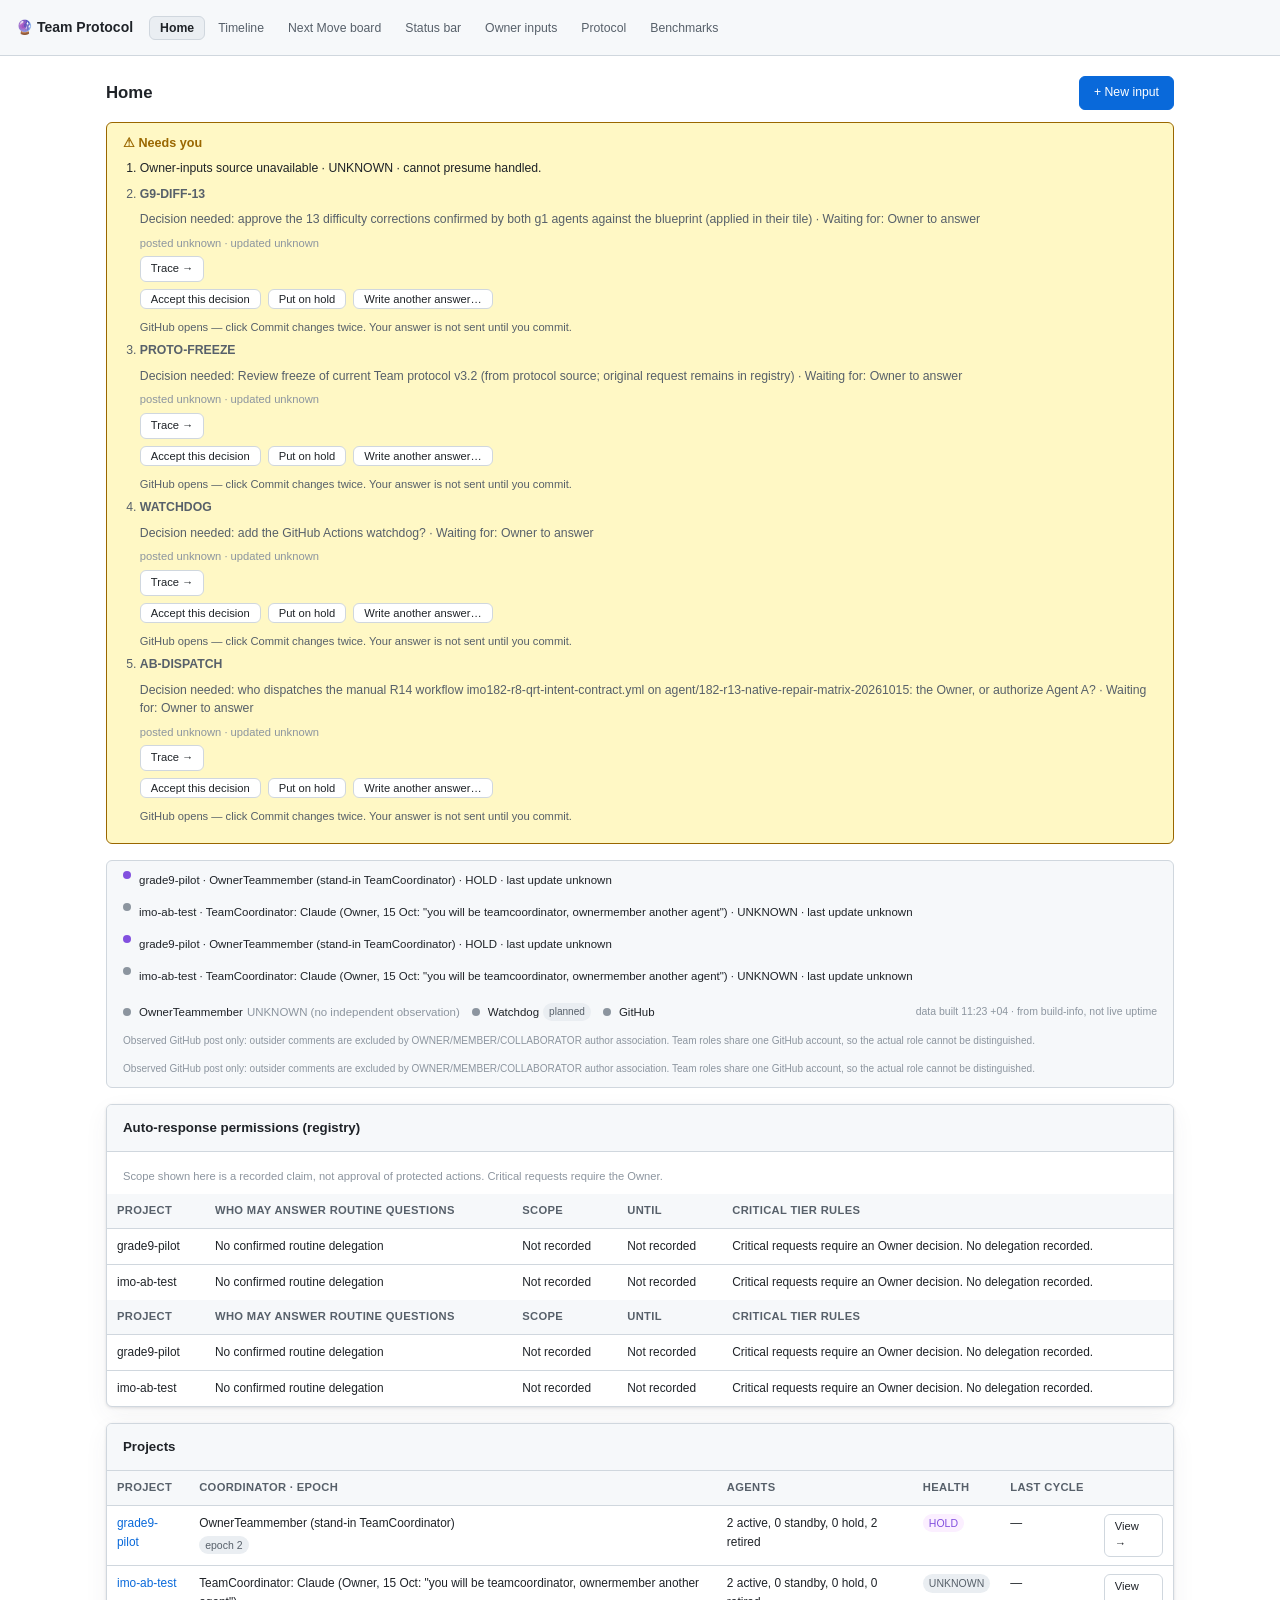
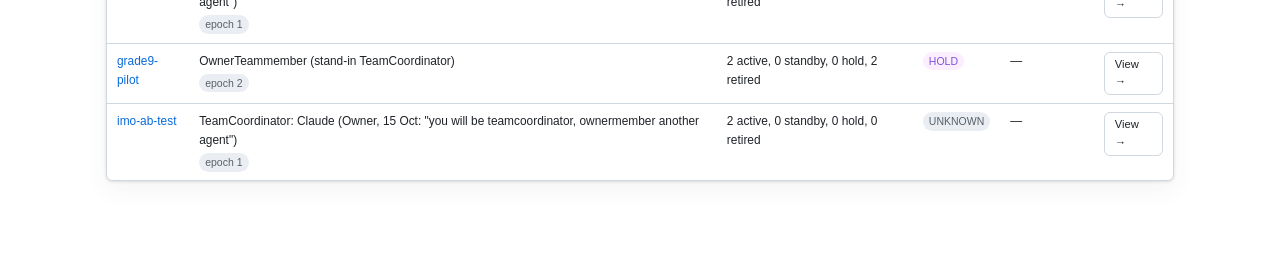
==== site/index.html @ addba64b "feat(wp-l7b): fail-closed control/timers and status-bar UI" ====
<!DOCTYPE html>
<html lang="en">
<head>
  <meta charset="UTF-8">
  <meta name="viewport" content="width=device-width, initial-scale=1.0">
  <title>Team Protocol — Owner Dashboard</title>
  <link rel="stylesheet" href="style.css">
</head>
<body>

<!-- A new release never reloads a draft message without the Owner's click. -->
<div id="site-update-banner" role="status" aria-live="polite" hidden>
  New version available — reload
  <a id="site-update-reload" class="btn btn-small" href="">Reload now</a>
</div>

<!-- ── Benchmark mode banner ──────────────────────────── -->
<div id="benchmark-banner">
  📦 Benchmark mode — frozen snapshot, read-only. Posting disabled.
  <button id="exit-benchmark" style="margin-left:10px;padding:2px 8px;font-size:0.78rem;border-radius:4px;border:1px solid currentColor;background:transparent;cursor:pointer;">
    Exit benchmark
  </button>
</div>

<!-- ── Top navigation ──────────────────────────────────── -->
<nav id="nav" role="navigation" aria-label="Main navigation">
  <span class="brand">🔮 Team Protocol</span>
  <div id="nav-tabs" role="tablist">
    <button class="nav-tab active" data-view="home" role="tab">Home</button>
    <button class="nav-tab" data-view="timeline" role="tab">Timeline</button>
    <button class="nav-tab" data-view="next-moves" role="tab">Next Move board</button>
    <button class="nav-tab" data-view="status-bar" role="tab">Status bar</button>
    <button class="nav-tab" data-view="owner-inputs" role="tab">Owner inputs</button>
    <button class="nav-tab" data-view="protocol" role="tab">Protocol</button>
    <button class="nav-tab" data-view="benchmarks" role="tab">Benchmarks</button>
  </div>
</nav>

<!-- ── Main content area ──────────────────────────────── -->
<main id="app" role="main">
  <div class="loading">
    <span class="spinner"></span> Loading data…
  </div>
</main>

<!-- ── View templates (hidden, cloned by JS) ──────────── -->
<template id="tpl-home">
  <div class="home-header">
    <h1>Home</h1>
    <a id="home-new-input" class="btn btn-primary" href="#owner-inputs">+ New input</a>
  </div>
  <!-- Needs-you list -->
  <div id="needs-you" role="region" aria-label="Needs your attention">
    <h2>⚠ Needs you</h2>
    <ol id="needs-you-list"></ol>
  </div>

  <!-- Liveness strip -->
  <div id="liveness-strip" role="complementary" aria-label="System liveness">
    <div id="live-coordinators" class="live-project-list" aria-label="Coordinator status by project"></div>
    <div class="live-item">
      <span class="dot" id="live-otm"></span>
      <span>OwnerTeammember</span>
      <span id="live-otm-time" style="color:var(--text-3)"></span>
    </div>
    <div class="live-item">
      <span class="dot dot-grey"></span>
      <span>Watchdog</span>
      <span class="badge badge-grey" style="font-size:0.72rem">planned</span>
    </div>
    <div class="live-item">
      <span class="dot dot-grey" id="live-gh"></span>
      <span>GitHub</span>
    </div>
    <div style="margin-left:auto;font-size:0.75rem;color:var(--text-3)" id="data-built-at"></div>
  </div>

  <!-- WP10 registry-scoped delegation snapshot, read-only -->
  <div class="card" id="auto-response-section">
    <div class="card-header"><span class="card-title">Auto-response permissions (registry)</span></div>
    <p class="note auto-response-note">Scope shown here is a recorded claim, not approval of protected actions. Critical requests require the Owner.</p>
    <div id="auto-response-home"></div>
  </div>

  <!-- Projects table -->
  <div class="card">
    <div class="card-header">
      <span class="card-title">Projects</span>
    </div>
    <div class="table-wrap">
      <table>
        <thead>
          <tr>
            <th>Project</th>
            <th>Coordinator · Epoch</th>
            <th>Agents</th>
            <th>Health</th>
            <th>Last cycle</th>
            <th></th>
          </tr>
        </thead>
        <tbody id="projects-tbody"></tbody>
      </table>
    </div>
  </div>
</template>

<template id="tpl-project">
  <div id="view-project">
    <div style="display:flex;align-items:center;gap:12px;margin-bottom:16px;flex-wrap:wrap">
      <button class="btn btn-small" id="back-to-home">← Home</button>
      <h1 id="project-title" style="font-size:1.2rem"></h1>
      <div id="project-hold-badge"></div>
    </div>

    <!-- Workflow card -->
    <div class="workflow-card" id="workflow-card">
      <div class="workflow-owner-words" id="workflow-words"></div>
      <div class="workflow-steps" id="workflow-steps"></div>
      <div class="note" id="workflow-current"></div>
    </div>

    <div id="wp13-project-moves" class="card"></div>
    <div id="wp14-project-controls" class="card"></div>
    <div id="wp12-project-hold"></div>
    <div class="card">
      <div class="card-header"><span class="card-title">Agent reporting lines (read-only)</span></div>
      <div id="wp12-reporting-tree" class="card-body"></div>
    </div>
    <div class="card">
      <div class="card-header"><span class="card-title">v3.6 child progress</span></div>
      <div id="wp12-child-progress" class="card-body"></div>
    </div>
    <div id="wp12-head-status" class="wp12-head-status"></div>
    <div class="card" id="project-auto-response-section">
      <div class="card-header"><span class="card-title">Who can answer routine questions?</span></div>
      <div id="auto-response-project"></div>
    </div>
    <div id="external-project-links" class="external-project-links"></div>

    <!-- Agents table -->
    <div class="card">
      <div class="card-header">
        <span class="card-title">Agents</span>
      </div>
      <div class="table-wrap">
        <table>
          <thead>
            <tr>
              <th>Role · id8</th>
              <th>Gen</th>
              <th>State</th>
              <th>Evidence</th>
              <th>Branch</th>
              <th></th>
            </tr>
          </thead>
          <tbody id="agents-tbody"></tbody>
        </table>
      </div>
    </div>

    <!-- Writer leases -->
    <div class="card" id="leases-card">
      <div class="card-header">
        <span class="card-title">Writer leases</span>
      </div>
      <div id="leases-body"></div>
    </div>

    <!-- Outside writes -->
    <div id="outside-writes-section"></div>

    <!-- Standing Owner decisions (read-only record; superseded entries shown labelled) -->
    <div id="standing-decisions-section" style="margin-top:16px"></div>

    <!-- Open decisions -->
    <div id="open-decisions-section">
      <h2 style="font-size:1rem;margin-bottom:10px">Open Owner decisions</h2>
      <div id="open-decisions-list"></div>
    </div>

    <!-- Post to team -->
    <div style="margin-top:20px">
      <a id="post-btn" class="btn btn-primary" target="_blank" rel="noopener">
        📮 Post to team
      </a>
      <span class="note" style="margin-left:10px">Opens GitHub's new-issue page (requires sign-in)</span>
    </div>
  </div>
</template>

<template id="tpl-agent">
  <div id="view-agent">
    <div style="display:flex;align-items:center;gap:12px;margin-bottom:16px;flex-wrap:wrap">
      <button class="btn btn-small" id="back-to-project">← Project</button>
      <h1 id="agent-title" style="font-size:1.1rem"></h1>
      <div id="agent-badges"></div>
    </div>

    <div id="wp12-agent-hold"></div>
    <div id="wp13-agent-moves" class="card"></div>
    <p id="wp14-agent-request-note" class="note">Next Move draft/approval requests are prepared on the project or board page only. This agent view does not claim, approve or send any Next Move.</p>
    <!-- Grounding / agent action buttons -->
    <div style="display:flex;gap:8px;margin-bottom:16px;flex-wrap:wrap" id="agent-action-buttons">
      <a id="btn-ground" class="btn btn-danger btn-small" target="_blank" rel="noopener">
        ⚡ Ground this agent
      </a>
      <a id="btn-suggest" class="btn btn-small" target="_blank" rel="noopener">
        💡 Suggest action
      </a>
    </div>

    <!-- Evidence chain -->
    <div class="card">
      <div class="card-header">
        <span class="card-title">Evidence chain</span>
        <span id="evidence-count" class="badge badge-blue"></span>
      </div>
      <div class="card-body">
        <p class="note" style="margin-bottom:10px">
          Each row is one TASK EVIDENCE v2 block.
          Labels (CI · READBACK · LOCAL · CLAIM-ONLY) are the agent's own proof grades.
          OwnerTeammember verdicts are shown below each block.
          <strong>This page shows agent claims and verdicts — not acceptance.</strong>
        </p>
        <div id="evidence-chain" class="evidence-chain"></div>
      </div>
    </div>
  </div>
</template>

<template id="tpl-status-bar">
  <section id="view-status-bar">
    <h1>Status bar · source-backed roster</h1>
    <p class="note">Light is independent of COMPLETE. Green requires fresh observed activity, fresh recorded evaluation, execution grant and full selected-roster coverage. Red means blocked; grey denotes project HOLD. This is read-only, not a writer grant.</p>
    <p id="wp16-coverage" role="status">Checking selected roster…</p>
    <label for="wp16-mode">Perspective</label>
    <select id="wp16-mode" aria-label="Status bar perspective">
      <option value="ot">OT · projects</option>
      <option value="tc">TC · agent instances</option>
    </select>
    <div id="wp16-ot" class="card">
      <h2>OT · one row per registered project</h2>
      <div class="table-wrap"><table id="wp16-ot-table">
        <thead><tr><th>Project</th><th>Light</th><th>Complete</th><th>Roster</th><th>Active</th><th>Dependencies</th><th>Reason</th><th>Coordinator · CONTROL</th></tr></thead>
        <tbody id="wp16-ot-rows"></tbody>
      </table></div>
    </div>
    <div id="wp16-tc" class="card" hidden>
      <h2>TC · one row per registered agent instance, including retired and standby</h2>
      <p class="note">Chat links contain only the public 8-character id; they are references, not proof that a private chat is reachable.</p>
      <div class="table-wrap"><table id="wp16-tc-table">
        <thead><tr><th>Project</th><th>Workstream</th><th>Instance</th><th>Chat id8</th><th>Gen</th><th>Light</th><th>Complete</th><th>Work</th><th>Monitoring · last/next</th><th>Execution authority / cycle</th><th>Timer</th><th>Timer · last/next</th><th>Browser · last checked</th><th>Conflicts</th></tr></thead>
        <tbody id="wp16-tc-rows"></tbody>
      </table></div>
    </div>
  </section>
</template>

<template id="tpl-next-moves">
  <section id="view-next-moves">
    <h1>Next Move · read-only board</h1>
    <p class="note">Validated dispatches and evaluator observations. Pilot compose and approval buttons open GitHub's new Owner-input JSON page; no action is recorded until committed and independently validated. No automatic claims or chat sends. VERIFIED is not Owner acceptance.</p>
    <div id="wp13-board"></div>
  </section>
</template>

<template id="tpl-timeline">
  <div id="view-timeline">
    <div style="display:flex;align-items:center;gap:12px;margin-bottom:16px;flex-wrap:wrap">
      <h1 style="font-size:1.1rem">Timeline</h1>
      <span id="tl-reconstructed-note" class="reconstructed-label" style="display:none">
        reconstructed from threads + inbox
      </span>
    </div>

    <!-- Flow strip -->
    <div class="flow-strip" id="flow-strip">
      <span class="flow-actor">Owner</span>
      <span class="flow-arrow">→</span>
      <span class="flow-actor">OwnerTeammember</span>
      <span class="flow-arrow">→ FOR TC →</span>
      <span class="flow-actor">TeamCoordinator</span>
      <span class="flow-arrow">→</span>
      <span class="flow-actor">agent</span>
      <span class="flow-arrow">→</span>
      <span class="flow-actor">evidence thread</span>
      <span class="flow-arrow">→</span>
      <span class="flow-actor">verdict</span>
    </div>

    <!-- Filters -->
    <div class="tl-filters">
      <select id="tl-project-filter">
        <option value="">All projects</option>
      </select>
      <select id="tl-actor-filter">
        <option value="">All actors</option>
      </select>
      <select id="tl-type-filter">
        <option value="">All event types</option>
        <option value="TASK_EVIDENCE">TASK EVIDENCE</option>
        <option value="VERDICT">Verdict</option>
        <option value="COORDINATOR_EVIDENCE">Coordinator Evidence</option>
        <option value="FOR_TC">FOR TeamCoordinator</option>
        <option value="CONTROL_EPOCH">Control epoch</option>
        <option value="OWNER_DECISION">Owner decision</option>
        <option value="OUTSIDE_WRITE">Outside write</option>
      </select>
      <input type="text" id="tl-text-filter" placeholder="Filter text…" style="flex:1;min-width:120px">
    </div>

    <div class="timeline" id="timeline-events"></div>
    <div id="tl-raw-panel" style="margin-top:12px;display:none">
      <div class="raw-panel" id="tl-raw-text"></div>
    </div>
  </div>
</template>

<template id="tpl-decision-card">
  <div id="view-decision">
    <div style="display:flex;align-items:center;gap:12px;margin-bottom:16px;flex-wrap:wrap">
      <button class="btn btn-small" id="back-from-decision">← Project</button>
      <h1 style="font-size:1.1rem">Decision card</h1>
    </div>
    <div class="decision-card" id="decision-card-main">
      <div class="decision-card-header">
        <span class="decision-card-id" id="dc-id"></span>
        <span class="decision-card-ask" id="dc-ask"></span>
      </div>
      <div class="decision-card-body">
        <div id="dc-links" style="margin-bottom:12px"></div>
        <div id="dc-open-items" style="margin-bottom:12px"></div>
        <div style="display:flex;gap:8px;flex-wrap:wrap">
          <a id="dc-answer-btn" class="btn btn-small btn-backup" target="_blank" rel="noopener">
            ✍️ Answer this decision
          </a>
        </div>
        <p class="note" style="margin-top:8px">
          Opens GitHub's new-issue page prefilled with type DECISION.
        </p>
      </div>
    </div>
  </div>
</template>

<template id="tpl-owner-inputs">
  <div id="view-owner-inputs">
    <div style="display:flex;align-items:center;gap:16px;margin-bottom:16px;flex-wrap:wrap;justify-content:space-between">
      <h1 style="font-size:1.1rem">Owner inputs</h1>
      <a id="new-input-btn" class="btn btn-small btn-backup" target="_blank" rel="noopener">
        GitHub issue (backup)
      </a>
    </div>
    <div class="card owner-json-card">
      <div class="card-header"><span class="card-title">Send a request (no issue needed)</span></div>
      <form id="oi-json-form" class="owner-json-form">
        <label>Project <select id="oi-json-project" required></select></label>
        <label>For whom? <input id="oi-json-target" type="text" maxlength="160" required placeholder="TeamCoordinator" /></label>
        <label>Kind of request
          <select id="oi-json-type" required>
            <option value="INFO">Information</option>
            <option value="QUESTION">Question</option>
            <option value="DECISION">Decision</option>
            <option value="FEEDBACK">Feedback</option>
          </select>
        </label>
        <label>Your message <textarea id="oi-json-text" maxlength="1500" rows="4" required></textarea></label>
        <label>Replaces a previous request? (optional) <input id="oi-json-replaces" type="text" placeholder="OI-YYYYMMDD-HHMMSS-abcd" /></label>
        <button id="oi-json-post" class="btn btn-primary" type="submit">Post → Review on GitHub</button>
        <p id="oi-json-result" role="status" aria-live="polite"></p>
      </form>
      <p class="note">This only opens a prefilled JSON file on GitHub. Sign in and click Commit changes to send it. No token, no automatic posting, and no issue is created. The GitHub issue button is a backup.</p>
    </div>
    <div class="card">
      <div class="card-header">
        <span class="card-title">All Owner inputs</span>
        <span id="oi-count" class="badge badge-blue"></span>
      </div>
      <div id="oi-list"></div>
    </div>
    <div id="oi-outsider-panel" class="card" style="display:none;margin-top:16px">
      <div class="card-header">
        <span class="card-title">Unverified outsider submissions · not Owner inputs</span>
        <span id="oi-outsider-count" class="badge badge-grey"></span>
      </div>
      <div id="oi-outsider-list"></div>
    </div>
  </div>
</template>

<template id="tpl-trace">
  <div id="view-trace">
    <div class="trace-top">
      <a id="trace-back" class="btn btn-small" href="#owner-inputs">← Owner inputs</a>
      <h1 id="trace-title">Follow this request</h1>
      <span id="trace-status"></span>
    </div>
    <p id="trace-subtitle" class="trace-subtitle"></p>
    <div class="card trace-card">
      <div class="card-header">
        <span class="card-title">What happened to this request?</span>
      </div>
      <ol id="trace-steps" class="trace-steps"></ol>
      <p id="trace-explanation" class="trace-explanation">Why this status: no records loaded.</p>
      <p id="trace-disclaimer" class="note"></p>
    </div>
  </div>
</template>

<template id="tpl-protocol">
  <div id="view-protocol">
    <h1 id="protocol-label" style="font-size:1.2rem;margin-bottom:12px">Protocol · loading source label</h1>
    <div class="protocol-toc" id="protocol-toc">
      <h3>Table of contents</h3>
      <ul id="toc-list"></ul>
    </div>
    <div class="md-content" id="protocol-md"></div>
  </div>
</template>

<template id="tpl-benchmarks">
  <div id="view-benchmarks">
    <h1 style="font-size:1.2rem;margin-bottom:8px">Benchmarks</h1>
    <p style="font-size:0.875rem;color:var(--text-2);margin-bottom:16px">
      Frozen snapshots from 15 Oct 2026. Posting is disabled in benchmark mode.
      Switch a benchmark to see all views populated from that snapshot.
    </p>
    <div class="card" id="benchmarks-list-card">
      <div class="card-header"><span class="card-title">Available snapshots</span></div>
      <div id="benchmarks-list"></div>
    </div>
  </div>
</template>

<!-- ── JavaScript app ──────────────────────────────────── -->
<script src="app.js"></script>
</body>
</html>
---- site/style.css ----
/* =========================================================
   Team Protocol Landing Page — style.css
   Light + dark, responsive from 390 px width.
   No external dependencies.
   ========================================================= */

/* ── Variables ─────────────────────────────────────────── */
:root {
  --bg: #ffffff;
  --bg-2: #f6f8fa;
  --bg-3: #eaeef2;
  --border: #d0d7de;
  --text: #1f2328;
  --text-2: #57606a;
  --text-3: #8c959f;
  --accent: #0969da;
  --accent-bg: #ddf4ff;
  --danger: #cf222e;
  --danger-bg: #fff0ee;
  --warn: #9a6700;
  --warn-bg: #fff8c5;
  --success: #1a7f37;
  --success-bg: #dafbe1;
  --hold: #8250df;
  --hold-bg: #fbefff;
  --font-mono: 'Consolas', 'SFMono-Regular', 'Liberation Mono', monospace;
  --font-sans: -apple-system, BlinkMacSystemFont, 'Segoe UI', Helvetica, Arial, sans-serif;
  --radius: 6px;
  --shadow: 0 1px 3px rgba(31,35,40,0.12), 0 8px 24px rgba(66,74,83,0.06);
  --nav-h: 56px;
}

@media (prefers-color-scheme: dark) {
  :root {
    --bg: #0d1117;
    --bg-2: #161b22;
    --bg-3: #21262d;
    --border: #30363d;
    --text: #e6edf3;
    --text-2: #8b949e;
    --text-3: #6e7681;
    --accent: #58a6ff;
    --accent-bg: #0c2d6b;
    --danger: #f85149;
    --danger-bg: #490202;
    --warn: #e3b341;
    --warn-bg: #2d1f03;
    --success: #3fb950;
    --success-bg: #0a2e12;
    --hold: #d2a8ff;
    --hold-bg: #1f0a3e;
  }
}

/* ── Reset ─────────────────────────────────────────────── */
*, *::before, *::after { box-sizing: border-box; margin: 0; padding: 0; }
html { font-size: 14px; scroll-behavior: smooth; }
body {
  font-family: var(--font-sans);
  background: var(--bg);
  color: var(--text);
  line-height: 1.6;
  min-height: 100vh;
}
a { color: var(--accent); text-decoration: none; }
a:hover { text-decoration: underline; }
code, pre { font-family: var(--font-mono); font-size: 0.85em; }
pre { white-space: pre-wrap; word-break: break-word; }
button { cursor: pointer; font-family: inherit; }
ul, ol { padding-left: 1.2em; }
h1, h2, h3, h4 { line-height: 1.3; }

/* ── Top nav ───────────────────────────────────────────── */
#nav {
  position: sticky;
  top: 0;
  z-index: 100;
  height: var(--nav-h);
  background: var(--bg-2);
  border-bottom: 1px solid var(--border);
  display: flex;
  align-items: center;
  padding: 0 16px;
  gap: 8px;
}
#nav .brand {
  font-weight: 600;
  font-size: 1rem;
  color: var(--text);
  margin-right: 8px;
  white-space: nowrap;
}
#nav-tabs {
  display: flex;
  gap: 2px;
  flex-wrap: wrap;
  flex: 1;
}
.nav-tab {
  padding: 4px 10px;
  border-radius: var(--radius);
  border: 1px solid transparent;
  background: transparent;
  color: var(--text-2);
  font-size: 0.875rem;
  transition: background 0.1s;
}
.nav-tab:hover, .nav-tab.active {
  background: var(--bg-3);
  color: var(--text);
  border-color: var(--border);
}
.nav-tab.active { font-weight: 600; }

#benchmark-banner {
  display: none;
  background: var(--warn-bg);
  color: var(--warn);
  border-bottom: 1px solid var(--warn);
  padding: 6px 16px;
  font-size: 0.8rem;
  font-weight: 500;
  text-align: center;
}
#benchmark-banner.visible { display: block; }

/* ── Layout ────────────────────────────────────────────── */
#app {
  max-width: 1100px;
  margin: 0 auto;
  padding: 20px 16px 60px;
}

/* ── Cards ─────────────────────────────────────────────── */
.card {
  background: var(--bg);
  border: 1px solid var(--border);
  border-radius: var(--radius);
  box-shadow: var(--shadow);
  overflow: hidden;
  margin-bottom: 16px;
}
.card-header {
  padding: 12px 16px;
  background: var(--bg-2);
  border-bottom: 1px solid var(--border);
  display: flex;
  align-items: center;
  gap: 8px;
  flex-wrap: wrap;
}
.card-title {
  font-weight: 600;
  font-size: 0.95rem;
  flex: 1;
}
.card-body { padding: 16px; }
.card-body + .card-body { border-top: 1px solid var(--border); }

/* ── Tables ────────────────────────────────────────────── */
.table-wrap { overflow-x: auto; }
table {
  width: 100%;
  border-collapse: collapse;
  font-size: 0.85rem;
}
th, td {
  text-align: left;
  padding: 8px 10px;
  border-bottom: 1px solid var(--border);
  vertical-align: top;
}
th {
  background: var(--bg-2);
  font-weight: 600;
  white-space: nowrap;
  color: var(--text-2);
  font-size: 0.8rem;
  text-transform: uppercase;
  letter-spacing: 0.03em;
}
tr:last-child td { border-bottom: none; }
tr:hover td { background: var(--bg-2); }

/* ── Badges ────────────────────────────────────────────── */
.badge {
  display: inline-flex;
  align-items: center;
  padding: 1px 6px;
  border-radius: 20px;
  font-size: 0.75rem;
  font-weight: 500;
  white-space: nowrap;
}
.badge-green { background: var(--success-bg); color: var(--success); }
.badge-red { background: var(--danger-bg); color: var(--danger); }
.badge-yellow { background: var(--warn-bg); color: var(--warn); }
.badge-blue { background: var(--accent-bg); color: var(--accent); }
.badge-purple { background: var(--hold-bg); color: var(--hold); }
.badge-grey { background: var(--bg-3); color: var(--text-2); }

/* ── Status indicators ─────────────────────────────────── */
.dot {
  display: inline-block;
  width: 8px;
  height: 8px;
  border-radius: 50%;
  margin-right: 4px;
}
.dot-green { background: var(--success); }
.dot-red { background: var(--danger); }
.dot-yellow { background: #d29922; }
.dot-grey { background: var(--text-3); }
.dot-purple { background: var(--hold); }

/* ── Liveness strip ────────────────────────────────────── */
#liveness-strip {
  display: flex;
  gap: 12px;
  flex-wrap: wrap;
  padding: 10px 16px;
  background: var(--bg-2);
  border: 1px solid var(--border);
  border-radius: var(--radius);
  margin-bottom: 16px;
  font-size: 0.82rem;
}
.live-item { display: flex; align-items: center; gap: 4px; }

/* ── Needs-you list ────────────────────────────────────── */
#needs-you {
  background: var(--warn-bg);
  border: 1px solid var(--warn);
  border-radius: var(--radius);
  padding: 12px 16px;
  margin-bottom: 16px;
}
#needs-you h2 { font-size: 0.9rem; color: var(--warn); margin-bottom: 8px; }
#needs-you ol { margin: 0; }
#needs-you li { margin-bottom: 6px; font-size: 0.875rem; }
#needs-you.empty { display: none; }

/* ── Workflow card ─────────────────────────────────────── */
.workflow-card {
  background: var(--bg-2);
  border: 1px solid var(--border);
  border-radius: var(--radius);
  padding: 14px 16px;
  margin-bottom: 16px;
}
.workflow-owner-words {
  font-style: italic;
  color: var(--text-2);
  margin-bottom: 10px;
  font-size: 0.9rem;
}
.workflow-steps {
  display: flex;
  flex-direction: column;
  gap: 4px;
  counter-reset: step;
}
.workflow-step {
  display: flex;
  align-items: flex-start;
  gap: 8px;
  font-size: 0.85rem;
}
.workflow-step::before {
  counter-increment: step;
  content: counter(step) ".";
  font-weight: 600;
  color: var(--text-3);
  min-width: 16px;
  padding-top: 1px;
}
.workflow-step.current { color: var(--accent); font-weight: 500; }

/* ── Evidence chain ────────────────────────────────────── */
.evidence-chain { display: flex; flex-direction: column; gap: 8px; }
.evidence-row {
  border: 1px solid var(--border);
  border-radius: var(--radius);
  overflow: hidden;
  transition: box-shadow 0.15s;
}
.evidence-row-header {
  display: flex;
  align-items: center;
  gap: 10px;
  padding: 10px 12px;
  cursor: pointer;
  background: var(--bg-2);
  flex-wrap: wrap;
}
.evidence-row-header:hover { background: var(--bg-3); }
.evidence-seq {
  font-family: var(--font-mono);
  font-size: 0.8rem;
  color: var(--text-3);
  min-width: 24px;
}
.evidence-task { flex: 1; font-size: 0.875rem; font-weight: 500; }
.evidence-ts { font-size: 0.78rem; color: var(--text-3); white-space: nowrap; }
.evidence-expand-icon { color: var(--text-3); font-size: 0.8rem; }
.evidence-detail {
  display: none;
  padding: 12px 16px;
  background: var(--bg);
  border-top: 1px solid var(--border);
  font-size: 0.82rem;
}
.evidence-detail.open { display: block; }
.evidence-detail pre {
  background: var(--bg-2);
  border: 1px solid var(--border);
  border-radius: var(--radius);
  padding: 10px;
  max-height: 400px;
  overflow-y: auto;
  margin-top: 8px;
}
.verdict-row {
  padding: 8px 12px;
  font-size: 0.82rem;
  border-top: 1px solid var(--border);
  background: var(--bg);
}
.verdict-aligned { color: var(--success); }
.verdict-corrected { color: var(--warn); }
.verdict-escalate { color: var(--danger); }

/* ── Timeline ──────────────────────────────────────────── */
.timeline { display: flex; flex-direction: column; gap: 2px; }
.tl-event {
  display: flex;
  align-items: flex-start;
  gap: 10px;
  padding: 6px 10px;
  border-radius: var(--radius);
  font-size: 0.82rem;
  cursor: pointer;
}
.tl-event:hover { background: var(--bg-2); }
.tl-event.reconstructed { opacity: 0.85; }
.tl-ts {
  font-family: var(--font-mono);
  color: var(--text-3);
  white-space: nowrap;
  min-width: 130px;
  font-size: 0.78rem;
  padding-top: 2px;
}
.tl-actor { color: var(--accent); min-width: 120px; font-weight: 500; }
.tl-text { flex: 1; color: var(--text-2); }
.tl-badge { margin-left: 6px; }

.tl-filters {
  display: flex;
  gap: 8px;
  flex-wrap: wrap;
  margin-bottom: 12px;
}
.tl-filters select, .tl-filters input {
  padding: 4px 8px;
  border: 1px solid var(--border);
  border-radius: var(--radius);
  background: var(--bg);
  color: var(--text);
  font-size: 0.82rem;
}

/* ── Decision cards ────────────────────────────────────── */
.decision-card {
  border: 1px solid var(--warn);
  border-radius: var(--radius);
  overflow: hidden;
  margin-bottom: 12px;
}
.decision-card-header {
  background: var(--warn-bg);
  padding: 10px 14px;
  display: flex;
  align-items: center;
  gap: 10px;
  flex-wrap: wrap;
}
.decision-card-id { font-family: var(--font-mono); font-size: 0.8rem; }
.decision-card-ask { flex: 1; font-weight: 500; font-size: 0.875rem; }
.decision-card-body { padding: 12px 14px; font-size: 0.85rem; }

/* ── Buttons ───────────────────────────────────────────── */
.btn {
  display: inline-flex;
  align-items: center;
  gap: 6px;
  padding: 6px 14px;
  border-radius: var(--radius);
  border: 1px solid var(--border);
  background: var(--bg);
  color: var(--text);
  font-size: 0.875rem;
  font-weight: 500;
  transition: background 0.1s, border-color 0.1s;
  text-decoration: none;
}
.btn:hover { background: var(--bg-3); text-decoration: none; }
.btn-primary {
  background: var(--accent);
  border-color: var(--accent);
  color: #ffffff;
}
.btn-primary:hover { opacity: 0.9; background: var(--accent); }
.btn-danger {
  border-color: var(--danger);
  color: var(--danger);
}
.btn-danger:hover { background: var(--danger-bg); }
.btn-small { padding: 3px 10px; font-size: 0.8rem; }
/* An issue form is only a fallback to the commit-backed Owner request flow. */
.btn-backup { color: var(--text-3); background: var(--bg-2); border-style: dashed; font-weight: 400; }

/* ── Owner inputs list ─────────────────────────────────── */
.oi-row {
  display: flex;
  align-items: center;
  gap: 10px;
  padding: 10px 14px;
  border-bottom: 1px solid var(--border);
  flex-wrap: wrap;
}
.oi-row:last-child { border-bottom: none; }
.oi-state { min-width: 90px; }
.oi-type { font-family: var(--font-mono); font-size: 0.78rem; }
.oi-text { flex: 1; font-size: 0.875rem; }
.oi-ts { font-size: 0.78rem; color: var(--text-3); white-space: nowrap; }

/* ── Protocol view ─────────────────────────────────────── */
#view-protocol .md-content h1 { font-size: 1.4rem; margin-bottom: 12px; }
#view-protocol .md-content h2 { font-size: 1.1rem; margin: 20px 0 8px; border-bottom: 1px solid var(--border); padding-bottom: 4px; }
#view-protocol .md-content h3 { font-size: 1rem; margin: 16px 0 6px; }
#view-protocol .md-content p { margin-bottom: 10px; }
#view-protocol .md-content table { margin: 12px 0; }
#view-protocol .md-content pre { margin: 10px 0; }
#view-protocol .md-content code { background: var(--bg-3); padding: 1px 4px; border-radius: 3px; }
#view-protocol .md-content ul, #view-protocol .md-content ol { margin-bottom: 10px; }
#view-protocol .md-content blockquote {
  border-left: 3px solid var(--border);
  margin: 8px 0;
  padding: 4px 12px;
  color: var(--text-2);
}
.protocol-toc {
  background: var(--bg-2);
  border: 1px solid var(--border);
  border-radius: var(--radius);
  padding: 12px 16px;
  margin-bottom: 20px;
  font-size: 0.85rem;
}
.protocol-toc h3 { margin-bottom: 8px; }
.protocol-toc a { color: var(--accent); }

/* ── Lease / outside-write flags ──────────────────────── */
.lease-row {
  padding: 8px 12px;
  border-bottom: 1px solid var(--border);
  font-size: 0.82rem;
}
.lease-row:last-child { border-bottom: none; }
.outside-write-flag {
  background: var(--danger-bg);
  border: 1px solid var(--danger);
  border-radius: var(--radius);
  padding: 8px 12px;
  font-size: 0.82rem;
  margin-bottom: 8px;
  color: var(--danger);
}

/* ── Raw text panel ────────────────────────────────────── */
.raw-panel {
  background: var(--bg-2);
  border: 1px solid var(--border);
  border-radius: var(--radius);
  padding: 12px;
  font-family: var(--font-mono);
  font-size: 0.78rem;
  max-height: 300px;
  overflow-y: auto;
  white-space: pre-wrap;
  word-break: break-word;
}

/* ── Empty state ───────────────────────────────────────── */
.empty-state {
  text-align: center;
  color: var(--text-3);
  padding: 40px 16px;
  font-size: 0.9rem;
}

/* ── Loading ───────────────────────────────────────────── */
.loading {
  text-align: center;
  color: var(--text-3);
  padding: 40px 16px;
  font-size: 0.875rem;
}
.spinner {
  display: inline-block;
  width: 16px;
  height: 16px;
  border: 2px solid var(--border);
  border-top-color: var(--accent);
  border-radius: 50%;
  animation: spin 0.7s linear infinite;
  vertical-align: middle;
  margin-right: 6px;
}
@keyframes spin { to { transform: rotate(360deg); } }

/* ── Reconstructed label ───────────────────────────────── */
.reconstructed-label {
  font-size: 0.72rem;
  background: var(--warn-bg);
  color: var(--warn);
  border-radius: 3px;
  padding: 1px 5px;
  vertical-align: middle;
}

/* ── Inline note ───────────────────────────────────────── */
.note {
  font-size: 0.8rem;
  color: var(--text-3);
  margin-top: 6px;
}

/* ── Flow strip ────────────────────────────────────────── */
.flow-strip {
  display: flex;
  align-items: center;
  gap: 4px;
  flex-wrap: wrap;
  padding: 10px 14px;
  background: var(--bg-2);
  border: 1px solid var(--border);
  border-radius: var(--radius);
  margin-bottom: 12px;
  font-size: 0.8rem;
}
.flow-actor {
  padding: 3px 10px;
  border-radius: 20px;
  border: 1px solid var(--border);
  background: var(--bg);
  font-weight: 500;
}
.flow-arrow { color: var(--text-3); }

/* ── Responsive ────────────────────────────────────────── */
@media (max-width: 600px) {
  #nav { padding: 0 10px; gap: 4px; }
  #app { padding: 12px 10px 60px; }
  .tl-ts { min-width: 80px; font-size: 0.72rem; }
  .tl-actor { min-width: 80px; font-size: 0.78rem; }
  .card-body { padding: 10px; }
  .btn { padding: 5px 10px; font-size: 0.8rem; }
}

/* ── Claim labelling note ──────────────────────────────── */
.claim-note {
  font-size: 0.75rem;
  color: var(--text-3);
  border: 1px solid var(--border);
  border-radius: var(--radius);
  padding: 4px 8px;
  display: inline-block;
  margin-top: 4px;
}


/* WP2: readable evidence and attention states at 390 px in both themes. */
.oi-row { min-width: 0; gap: 8px; }
.oi-text { min-width: 0; overflow-wrap: anywhere; flex-basis: 210px; }
.oi-receipt, .oi-pending, .oi-issue-link { display: inline-block; margin: 5px 8px 0 0; font-size: 0.8rem; }
.oi-pending, .needs-pending { color: var(--text-2); }
.oi-text .badge, .needs-input .badge { margin: 2px 5px 2px 0; white-space: normal; }
#needs-you li { overflow-wrap: anywhere; }
#liveness-strip .live-item { min-width: 0; flex-wrap: wrap; }
#data-built-at { overflow-wrap: anywhere; }
@media (max-width: 600px) {
  #nav { height: auto; min-height: var(--nav-h); flex-wrap: wrap; padding: 6px 10px; }
  #nav-tabs { width: 100%; flex-basis: 100%; }
  .nav-tab { padding: 4px 6px; }
  .oi-row { align-items: flex-start; }
  .oi-state { min-width: 0; }
}


/* WP6: a request's path through the team, with no invented milestones. */
.live-project-list { display: flex; flex-direction: column; gap: 8px; flex: 1 1 100%; }
.coordinator-by-project { min-height: 24px; align-items: flex-start; }
.needs-plain { color: var(--text-2); margin: 6px 0; line-height: 1.5; overflow-wrap: anywhere; }
.needs-input .btn { margin: 2px 7px 2px 0; }
.trace-top { display: flex; gap: 12px; align-items: center; flex-wrap: wrap; margin-bottom: 12px; }
.trace-top h1 { font-size: 1.15rem; }
.trace-subtitle { font-size: 0.95rem; color: var(--text-2); margin: 10px 0 16px; overflow-wrap: anywhere; }
.trace-card { padding-bottom: 14px; }
.trace-steps { list-style: none; margin: 12px 18px 8px; padding: 0; }
.trace-step { display: flex; flex-direction: column; position: relative; gap: 4px; padding: 0 4px 23px 25px; border-left: 2px solid var(--border); overflow-wrap: anywhere; }
.trace-step:last-child { border-left-color: transparent; }
.trace-step::before { content: ''; position: absolute; left: -6px; top: 2px; width: 10px; height: 10px; border-radius: 50%; background: var(--text-3); }
.trace-step:has(.trace-proof-link)::before { background: var(--success); }
.trace-step-name { font-size: 0.94rem; }
.trace-proof-link { font-size: 0.9rem; }
.trace-step-time { font-size: 0.8rem; color: var(--text-3); }
.trace-waiting { color: var(--text-2); font-size: 0.9rem; }
.trace-explanation { margin: 12px 16px; padding: 12px; background: var(--bg-2); border-left: 3px solid var(--warn); line-height: 1.5; overflow-wrap: anywhere; }
#trace-disclaimer { margin: 12px 16px 0; font-size: 0.82rem; line-height: 1.4; }


.owner-json-card { margin-bottom: 16px; }
.owner-json-form { padding: 14px 16px; display: grid; gap: 12px; max-width: 680px; }
.owner-json-form label { display: flex; flex-direction: column; gap: 5px; font-size: 0.9rem; }
.owner-json-form input, .owner-json-form select, .owner-json-form textarea {
  border: 1px solid var(--border); border-radius: 5px; padding: 9px;
  background: var(--bg-2); color: var(--text); max-width: 100%;
  font-family: inherit; font-size: 0.9rem;
}
.owner-json-form textarea { resize: vertical; }
.owner-json-card > p.note { padding: 0 16px 15px; line-height: 1.5; }
#oi-json-result { overflow-wrap: anywhere; font-size: 0.85rem; }


/* Version notification: visible even with the existing sticky navigation. */
#site-update-banner {
  position: sticky;
  top: 0;
  z-index: 120;
  padding: 10px 16px;
  border-bottom: 1px solid var(--warn);
  background: var(--warn-bg);
  color: var(--text);
  display: flex;
  align-items: center;
  gap: 12px;
  flex-wrap: wrap;
  font-weight: 600;
}
#site-update-banner[hidden] { display: none; }
#site-update-reload { background: var(--bg); color: var(--accent); }


/* WP8b: sourced activity clocks and the prominent Owner input route. */
.home-header { display:flex; align-items:center; justify-content:space-between;
  gap:12px; flex-wrap:wrap; margin-bottom:12px; }
.home-header h1 { font-size:1.2rem; }
#home-new-input[hidden] { display:none; }
.owner-clock, .decision-asked { display:block; font-size:0.8rem;
  color:var(--text-3); line-height:1.5; overflow-wrap:anywhere; }
.oi-ts.owner-clock { min-width:170px; white-space:normal; }
.decision-card-header .decision-asked { width:100%; flex-basis:100%; }
#needs-you .owner-clock { margin:3px 0 5px; }


/* WP9 decision answering: all actions are buttons, not simulated receipts. */
.decision-answers { display:flex; align-items:center; flex-wrap:wrap; gap:7px;
  margin:10px 0 4px; }
.decision-answer-btn { cursor:pointer; }
.decision-answer-state { flex-basis:100%; font-size:0.85rem; font-weight:650;
  color:var(--warn); overflow-wrap:anywhere; }
.decision-commit-hint { flex-basis:100%; font-size:0.8rem; color:var(--text-2);
  margin:3px 0 0; line-height:1.45; }
.decision-answer-error { color:var(--danger); font-size:0.85rem; flex-basis:100%; }
#needs-you .decision-answers { margin-top:7px; }
#needs-you .decision-commit-hint { font-weight:400; }

/* WP12 source-only HOLD, reporting and progress: no authority mutations. */
.hold-visibility-banner { border-left:4px solid var(--warn); margin:12px 0; padding:10px 14px;
  background:var(--surface-2);display:flex;flex-direction:column;gap:4px;overflow-wrap:anywhere; }
.wp12-reporting-list, .wp12-reporting-list ul { margin:6px 0 6px 16px;padding-left:16px; }
.wp12-reporting-agent { padding:3px 0;overflow-wrap:anywhere; }
.wp12-child-link { display:block;padding:6px 0;overflow-wrap:anywhere; }
.wp12-child-total { display:block;margin-bottom:6px; }
.wp12-head-status { display:flex;gap:8px;flex-wrap:wrap;align-items:center;margin:10px 0; }
.wp12-evidence-hosting { margin-right:5px; }

/* WP10: source-backed scopes, generations and read-only external links. */
.auto-response-note { padding:10px 16px; line-height:1.5; }
.auto-response-table { min-width:680px; }
.auto-response-table td { vertical-align:top; overflow-wrap:anywhere; }
.auto-response-who { min-width:190px; }
.auto-response-who .badge { margin:4px 0 0 6px; }
.agent-state .chat-end-risk { display:inline-flex; margin:5px 2px 0; }
.agent-takeover-link { display:inline-flex; margin:5px 0 0 8px; }
.external-project-links { margin:12px 0 16px; display:flex; flex-wrap:wrap; align-items:center; gap:8px; }
.external-project-links h2 { width:100%; font-size:0.95rem; }
.decision-provenance { margin-right:7px; }

/* WP13 Next Move read-only board — no writable controls */
#wp13-project-moves,#wp13-agent-moves { padding:14px;margin:12px 0; }
.wp13-criticality,.wp13-task-cycle,.wp13-flags { padding:6px 0;overflow-wrap:anywhere; }
.wp13-move-group { margin:10px 0; }
.wp13-move-row { padding:3px;overflow-wrap:anywhere; }
.wp13-board-project { margin:12px 0;padding:12px; }
.wp13-board-phases { padding:12px;display:grid;grid-template-columns:repeat(auto-fit,minmax(180px,1fr));gap:8px; }
.wp13-board-phase,.wp13-rejected { overflow-wrap:anywhere; }

/* WP14 limited pilot: GitHub new-file request preparation, not live sends. */
.wp14-board-controls,#wp14-project-controls { padding:12px;margin:12px 0; }
.wp14-compose-form { display:grid;grid-template-columns:repeat(auto-fit,minmax(210px,1fr));gap:10px;padding:8px 0; }
.wp14-field {display:flex;flex-direction:column;gap:3px;font-size:.85rem;min-width:0;}
.wp14-field input,.wp14-field textarea,.wp14-field select,.wp14-approver-id8,.wp14-approver-role {
 background:var(--bg);color:var(--text);border:1px solid var(--border);border-radius:5px;padding:7px;max-width:100%; }
.wp14-approval-row {display:flex;flex-wrap:wrap;gap:8px;align-items:center;padding:9px 0;border-top:1px solid var(--border);}
.wp14-compose-result {grid-column:1/-1;overflow-wrap:anywhere;}

/* WP16: one readonly projection for OT/TC status bar. */
#view-status-bar {padding: 0 8px;}
#wp16-coverage {font-size:.9rem;font-weight:600;margin:12px 0;}
.wp16-coverage-incomplete {font-weight:bold;text-decoration:underline;}
#wp16-mode {padding:6px;margin:0 0 14px 8px;background:var(--bg);color:var(--text);}
#view-status-bar .card {padding:12px;margin-top:10px;}
#view-status-bar .table-wrap {overflow:auto;}
#view-status-bar table {width:100%;border-collapse:collapse;font-size:.82rem;}
#view-status-bar th,#view-status-bar td {border-bottom:1px solid var(--border);padding:8px;text-align:left;vertical-align:top;overflow-wrap:anywhere;}
.wp16-light {font-weight:700;white-space:nowrap;border:1px solid currentColor;border-radius:999px;padding:2px 8px;display:inline-block;}
.wp16-green {color:var(--success, #166534);}
.wp16-yellow {color:var(--warning, #854d0e);}
.wp16-red {color:var(--danger, #b91c1c);}
.wp16-grey {color:var(--text-3, #64748b);}
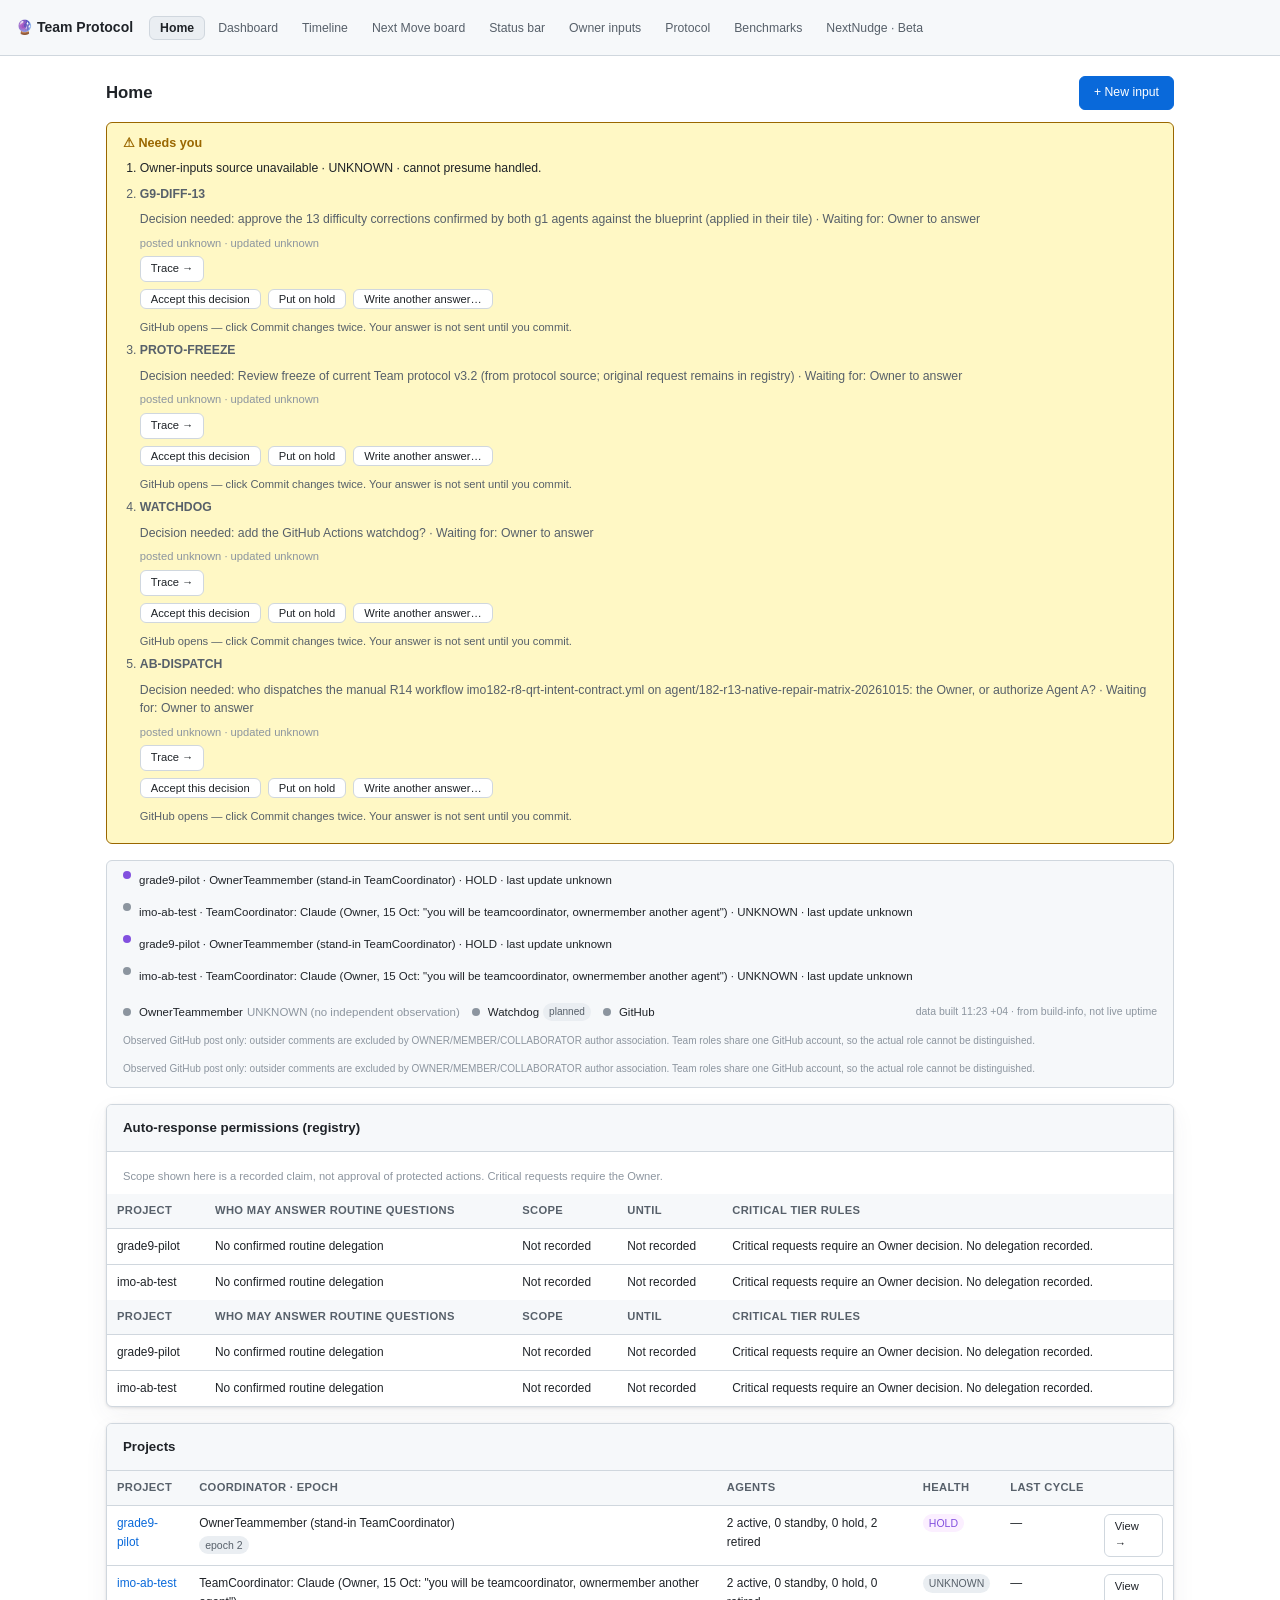
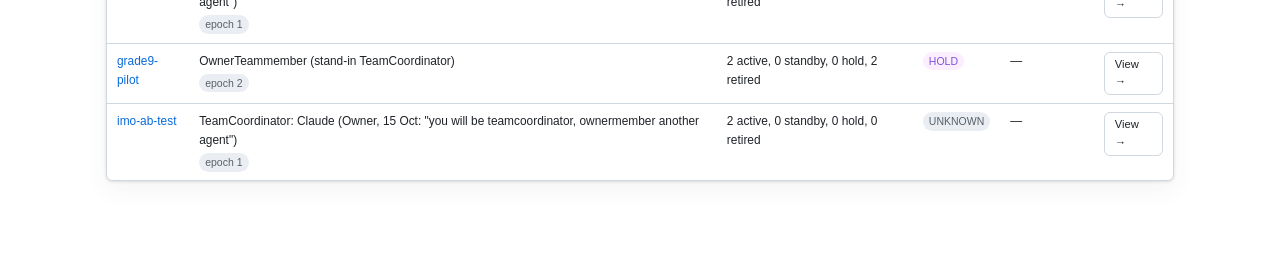
==== commit 2602fe3d: "Add sourced OTM Dashboard with live clocks and guarded evidence projection" ====
--- a/site/index.html
+++ b/site/index.html
@@ -27,6 +27,7 @@
   <span class="brand">🔮 Team Protocol</span>
   <div id="nav-tabs" role="tablist">
     <button class="nav-tab active" data-view="home" role="tab">Home</button>
+    <button class="nav-tab" data-view="dashboard" role="tab">Dashboard</button>
     <button class="nav-tab" data-view="timeline" role="tab">Timeline</button>
     <button class="nav-tab" data-view="next-moves" role="tab">Next Move board</button>
     <button class="nav-tab" data-view="status-bar" role="tab">Status bar</button>
@@ -138,6 +139,8 @@
     </div>
     <div id="external-project-links" class="external-project-links"></div>
 
+    <div id="g8-disagreement"></div>
+
     <!-- Agents table -->
     <div class="card">
       <div class="card-header">
@@ -243,7 +246,7 @@
     <div id="wp16-ot" class="card">
       <h2>OT · one row per registered project</h2>
       <div class="table-wrap"><table id="wp16-ot-table">
-        <thead><tr><th>Project</th><th>Light</th><th>Complete</th><th>Roster</th><th>Active</th><th>Dependencies</th><th>Reason</th><th>Coordinator · CONTROL</th></tr></thead>
+        <thead><tr><th>Project</th><th>Light</th><th>Complete</th><th>Roster</th><th>Active</th><th>Dependencies</th><th>Reason</th><th>Coordinator · CONTROL</th><th>Continuity (separate)</th></tr></thead>
         <tbody id="wp16-ot-rows"></tbody>
       </table></div>
     </div>
@@ -435,6 +438,27 @@
 </template>
 
 <!-- ── JavaScript app ──────────────────────────────────── -->
-<script src="app.js"></script>
+<script src="js/core.js"></script>
+<script src="js/dashboard-model.js"></script>
+<script src="js/dashboard.js"></script>
+<script src="js/statusbar.js"></script>
+<script src="js/nextmove.js"></script>
+<script src="js/home.js"></script>
+<script src="js/v36_scoreboard.js"></script>
+<script src="js/project.js"></script>
+<script src="js/agent.js"></script>
+<script src="js/timeline.js"></script>
+<script src="js/owner_inputs.js"></script>
+<script src="js/trace.js"></script>
+<script src="js/protocol.js"></script>
+<script src="js/benchmarks.js"></script>
+<script src="js/l4_common.js"></script>
+<script src="js/l4_understanding.js"></script>
+<script src="js/l4_people.js"></script>
+<script src="js/l4_engineering_history.js"></script>
+<script src="js/l4_sources.js"></script>
+<script src="js/l4_improvements.js"></script>
+<script src="js/l4_changeover.js"></script>
 </body>
 </html>
+
--- a/site/style.css
+++ b/site/style.css
@@ -731,3 +731,49 @@
 .wp16-yellow {color:var(--warning, #854d0e);}
 .wp16-red {color:var(--danger, #b91c1c);}
 .wp16-grey {color:var(--text-3, #64748b);}
+
+/* WP-L6: missing L4 evidence stays neutral, never styled as success. */
+.l4-unknown { color: var(--text-3); border-left: 3px solid var(--border); padding-left: 7px; }
+.wp16-continuity { min-width: 215px; display: grid; gap: 5px; }
+.wp16-continuity-input { font-size: .76rem; overflow-wrap: anywhere; }
+.wp16-continuity-source { padding-left: 3px; }
+
+
+/* Scoped operational Dashboard; uses the existing light/dark theme. */
+.otm-dashboard { min-width: 0; }
+.otm-dashboard .otm-clock { margin: 12px 0; font-variant-numeric: tabular-nums; }
+.otm-dashboard .otm-toolbar, .otm-dashboard .otm-actions { display: flex; gap: 8px; flex-wrap: wrap; align-items: center; margin: 10px 0; }
+.otm-dashboard button[aria-pressed="true"] { background: var(--accent-bg); color: var(--accent); border-color: var(--accent); }
+.otm-dashboard .otm-strip { display: flex; gap: 8px 20px; flex-wrap: wrap; padding: 10px; background: var(--bg-2); border-radius: var(--radius); font-size: .85rem; }
+.otm-dashboard .otm-attention { padding: 10px 0; }
+.otm-dashboard .otm-group { font-size: 1rem; margin: 18px 0 4px; }
+.otm-dashboard .otm-agent { border-bottom: 1px solid var(--border); }
+.otm-dashboard .otm-row { display: grid; grid-template-columns: 75px minmax(160px, 1.7fr) .7fr 1.1fr .8fr .7fr 1.3fr; gap: 12px; padding: 12px 4px; align-items: start; list-style: none; cursor: pointer; }
+.otm-dashboard .otm-row::-webkit-details-marker { display: none; }
+.otm-dashboard .otm-row:hover { background: var(--bg-2); }
+.otm-dashboard .otm-row:focus-visible { outline: 2px solid var(--accent); }
+.otm-dashboard .otm-identity, .otm-dashboard .otm-field { min-width: 0; overflow-wrap: anywhere; }
+.otm-dashboard .otm-identity .note, .otm-dashboard .otm-field-label { display: block; }
+.otm-dashboard .otm-identity::before { content: '▸'; float: right; color: var(--text-2); }
+.otm-dashboard details[open] .otm-identity::before { content: '▾'; }
+.otm-dashboard .otm-field-label { font-size: .8rem; color: var(--text-2); }
+.otm-dashboard .otm-value { font-size: .88rem; font-variant-numeric: tabular-nums; white-space: pre-line; }
+.otm-dashboard .otm-signal { font-size: .8rem; font-weight: 600; }
+.otm-dashboard .otm-green { color: var(--success); }
+.otm-dashboard .otm-yellow { color: var(--warn); }
+.otm-dashboard .otm-red { color: var(--danger); font-weight: 600; }
+.otm-dashboard .otm-grey { color: var(--text-2); }
+.otm-dashboard .otm-detail { background: var(--bg-2); padding: 12px; margin: 0 4px 12px; border-radius: var(--radius); overflow-wrap: anywhere; }
+.otm-dashboard .otm-detail p { margin-top: 8px; }
+.otm-dashboard .otm-timing { font-variant-numeric: tabular-nums; }
+@media (max-width: 950px) {
+  .otm-dashboard .otm-row { grid-template-columns: 65px minmax(0, 1fr) minmax(0, 1fr); gap: 10px; }
+  .otm-dashboard .otm-identity { grid-column: 2 / 4; }
+  .otm-dashboard .otm-field { grid-column: auto; }
+}
+@media (max-width: 480px) {
+  .otm-dashboard .otm-row { grid-template-columns: minmax(0, 1fr) minmax(0, 1fr); }
+  .otm-dashboard .otm-identity { grid-column: 2; }
+  .otm-dashboard .otm-signal { align-self: center; }
+  .otm-dashboard .otm-field:last-child { grid-column: 1 / 3; }
+}
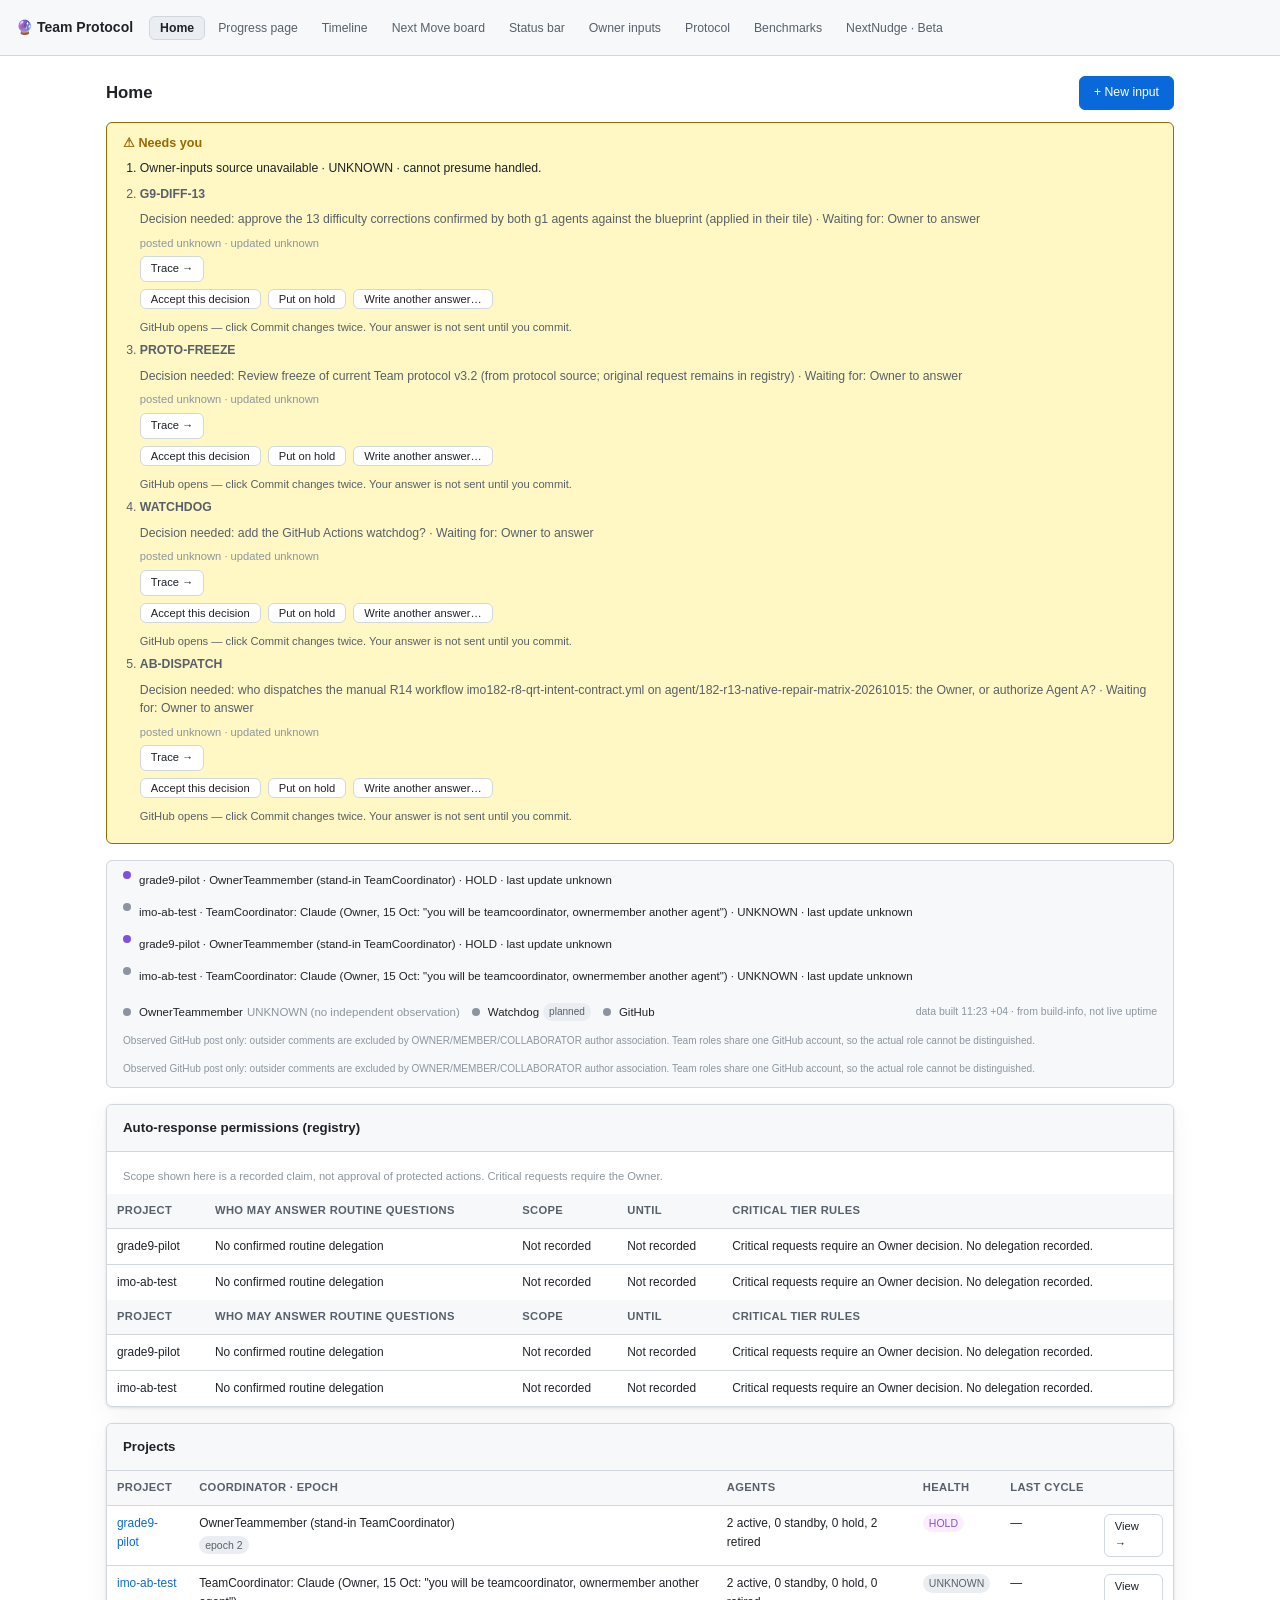
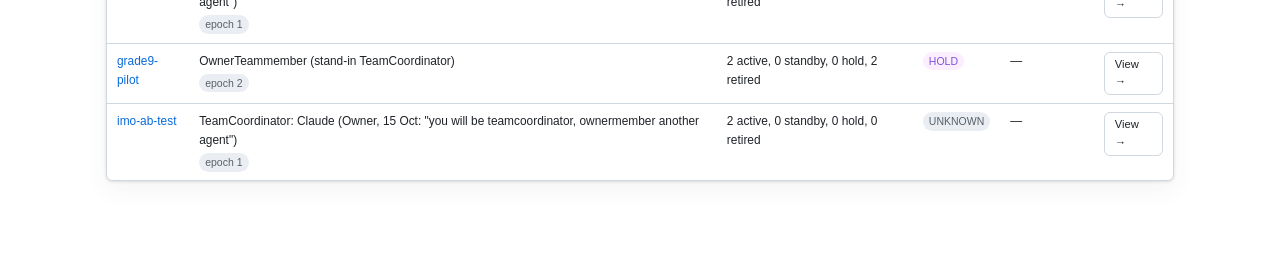
==== commit 17c3efc7: "Add Progress page tab with the G9v3.5 Pilot Progress sub-tab New top-level tab "Progress page" (rout" ====
--- a/site/index.html
+++ b/site/index.html
@@ -27,7 +27,7 @@
   <span class="brand">🔮 Team Protocol</span>
   <div id="nav-tabs" role="tablist">
     <button class="nav-tab active" data-view="home" role="tab">Home</button>
-    <button class="nav-tab" data-view="dashboard" role="tab">Dashboard</button>
+    <button class="nav-tab" data-view="progress-page" role="tab">Progress page</button>
     <button class="nav-tab" data-view="timeline" role="tab">Timeline</button>
     <button class="nav-tab" data-view="next-moves" role="tab">Next Move board</button>
     <button class="nav-tab" data-view="status-bar" role="tab">Status bar</button>
@@ -439,8 +439,6 @@
 
 <!-- ── JavaScript app ──────────────────────────────────── -->
 <script src="js/core.js"></script>
-<script src="js/dashboard-model.js"></script>
-<script src="js/dashboard.js"></script>
 <script src="js/statusbar.js"></script>
 <script src="js/nextmove.js"></script>
 <script src="js/home.js"></script>
@@ -451,6 +449,7 @@
 <script src="js/owner_inputs.js"></script>
 <script src="js/trace.js"></script>
 <script src="js/protocol.js"></script>
+<script src="js/progress_page.js"></script>
 <script src="js/benchmarks.js"></script>
 <script src="js/l4_common.js"></script>
 <script src="js/l4_understanding.js"></script>
@@ -461,4 +460,3 @@
 <script src="js/l4_changeover.js"></script>
 </body>
 </html>
-
--- a/site/style.css
+++ b/site/style.css
@@ -738,42 +738,105 @@
 .wp16-continuity-input { font-size: .76rem; overflow-wrap: anywhere; }
 .wp16-continuity-source { padding-left: 3px; }
 
-
-/* Scoped operational Dashboard; uses the existing light/dark theme. */
-.otm-dashboard { min-width: 0; }
-.otm-dashboard .otm-clock { margin: 12px 0; font-variant-numeric: tabular-nums; }
-.otm-dashboard .otm-toolbar, .otm-dashboard .otm-actions { display: flex; gap: 8px; flex-wrap: wrap; align-items: center; margin: 10px 0; }
-.otm-dashboard button[aria-pressed="true"] { background: var(--accent-bg); color: var(--accent); border-color: var(--accent); }
-.otm-dashboard .otm-strip { display: flex; gap: 8px 20px; flex-wrap: wrap; padding: 10px; background: var(--bg-2); border-radius: var(--radius); font-size: .85rem; }
-.otm-dashboard .otm-attention { padding: 10px 0; }
-.otm-dashboard .otm-group { font-size: 1rem; margin: 18px 0 4px; }
-.otm-dashboard .otm-agent { border-bottom: 1px solid var(--border); }
-.otm-dashboard .otm-row { display: grid; grid-template-columns: 75px minmax(160px, 1.7fr) .7fr 1.1fr .8fr .7fr 1.3fr; gap: 12px; padding: 12px 4px; align-items: start; list-style: none; cursor: pointer; }
-.otm-dashboard .otm-row::-webkit-details-marker { display: none; }
-.otm-dashboard .otm-row:hover { background: var(--bg-2); }
-.otm-dashboard .otm-row:focus-visible { outline: 2px solid var(--accent); }
-.otm-dashboard .otm-identity, .otm-dashboard .otm-field { min-width: 0; overflow-wrap: anywhere; }
-.otm-dashboard .otm-identity .note, .otm-dashboard .otm-field-label { display: block; }
-.otm-dashboard .otm-identity::before { content: '▸'; float: right; color: var(--text-2); }
-.otm-dashboard details[open] .otm-identity::before { content: '▾'; }
-.otm-dashboard .otm-field-label { font-size: .8rem; color: var(--text-2); }
-.otm-dashboard .otm-value { font-size: .88rem; font-variant-numeric: tabular-nums; white-space: pre-line; }
-.otm-dashboard .otm-signal { font-size: .8rem; font-weight: 600; }
-.otm-dashboard .otm-green { color: var(--success); }
-.otm-dashboard .otm-yellow { color: var(--warn); }
-.otm-dashboard .otm-red { color: var(--danger); font-weight: 600; }
-.otm-dashboard .otm-grey { color: var(--text-2); }
-.otm-dashboard .otm-detail { background: var(--bg-2); padding: 12px; margin: 0 4px 12px; border-radius: var(--radius); overflow-wrap: anywhere; }
-.otm-dashboard .otm-detail p { margin-top: 8px; }
-.otm-dashboard .otm-timing { font-variant-numeric: tabular-nums; }
-@media (max-width: 950px) {
-  .otm-dashboard .otm-row { grid-template-columns: 65px minmax(0, 1fr) minmax(0, 1fr); gap: 10px; }
-  .otm-dashboard .otm-identity { grid-column: 2 / 4; }
-  .otm-dashboard .otm-field { grid-column: auto; }
-}
-@media (max-width: 480px) {
-  .otm-dashboard .otm-row { grid-template-columns: minmax(0, 1fr) minmax(0, 1fr); }
-  .otm-dashboard .otm-identity { grid-column: 2; }
-  .otm-dashboard .otm-signal { align-self: center; }
-  .otm-dashboard .otm-field:last-child { grid-column: 1 / 3; }
-}
+/* ── Progress page (OTM, 21 Oct 2026): live G9v3.5 pilot progress, read from a GitHub issue ── */
+.pp { display: flex; flex-direction: column; gap: 14px; }
+.pp-subtabs, .pp-tabs { display: flex; flex-wrap: wrap; gap: 2px; border-bottom: 1px solid var(--border); }
+.pp-subtab, .pp-tab { padding: 8px 14px; border: 0; border-bottom: 2px solid transparent; margin-bottom: -1px; background: transparent; color: var(--text-2); font-size: .9rem; display: inline-flex; align-items: center; gap: 8px; }
+.pp-subtab:hover, .pp-tab:hover { color: var(--text); }
+.pp-subtab.active, .pp-tab.active { color: var(--text); font-weight: 600; border-bottom-color: var(--accent); }
+.pp-body { display: flex; flex-direction: column; gap: 16px; }
+.pp-top { display: flex; flex-wrap: wrap; justify-content: space-between; align-items: flex-start; gap: 8px 16px; }
+.pp-title { font-size: 1.3rem; margin: 0; }
+.pp-sub { margin: 2px 0 0; color: var(--text-2); }
+.pp-badges { display: flex; flex-wrap: wrap; gap: 6px; }
+.pp-badge { font-size: .72rem; font-weight: 600; letter-spacing: .04em; text-transform: uppercase; border: 1px solid var(--border); border-radius: 999px; padding: 4px 10px; background: var(--bg-2); color: var(--text-2); }
+.pp-badge.pp-live { color: var(--success); border-color: var(--success); background: var(--success-bg); }
+.pp-badge.pp-stale { color: var(--warn); border-color: var(--warn); background: var(--warn-bg); }
+.pp-count { font: 600 .72rem var(--font-mono); min-width: 20px; text-align: center; padding: 2px 6px; border-radius: 999px; background: var(--danger); color: #fff; }
+.pp-count.pp-zero { background: var(--text-3); }
+.pp-banner { border: 1px solid var(--warn); background: var(--warn-bg); color: var(--warn); border-radius: var(--radius); padding: 8px 12px; font-size: .85rem; }
+.pp-banner.pp-bad { border-color: var(--danger); background: var(--danger-bg); color: var(--danger); }
+.pp-panel, .pp-sec { display: flex; flex-direction: column; gap: 14px; min-width: 0; }
+.pp-sec > h2 { font-size: .78rem; letter-spacing: .1em; text-transform: uppercase; color: var(--text-2); margin: 6px 0 0; }
+.pp-intro, .pp-lead { margin: 0; color: var(--text-2); max-width: 72ch; }
+.pp-empty { border: 1px dashed var(--border); border-radius: var(--radius); padding: 16px; color: var(--text-2); }
+.pp-foot { margin-top: 6px; }
+.pp-ok { --pp-c: var(--success); --pp-bg: var(--success-bg); }
+.pp-sbm { --pp-c: var(--accent); --pp-bg: var(--accent-bg); }
+.pp-blk { --pp-c: var(--danger); --pp-bg: var(--danger-bg); }
+.pp-wip { --pp-c: var(--warn); --pp-bg: var(--warn-bg); }
+.pp-idle { --pp-c: var(--text-3); --pp-bg: var(--bg-3); }
+
+/* decision cards */
+.pp-dcard { padding: 16px; display: flex; flex-direction: column; gap: 12px; }
+.pp-dcard.pp-all { border: 2px solid var(--accent); }
+.pp-dcard h3 { font-size: 1.1rem; margin: 0; }
+.pp-dcard p { margin: 0; max-width: 72ch; }
+.pp-dhead { display: flex; flex-wrap: wrap; align-items: center; gap: 6px 10px; }
+.pp-sid { font: 500 .75rem var(--font-mono); color: var(--text-3); }
+.pp-who, .pp-chip { font-size: .72rem; font-weight: 600; padding: 2px 8px; border-radius: 999px; border: 1px solid var(--border); background: var(--bg-2); color: var(--text); text-decoration: none; }
+.pp-who.pp-you, .pp-chip.pp-you { background: var(--text); color: var(--bg); border-color: var(--text); }
+.pp-opt { display: grid; grid-template-columns: 78px minmax(0, 1fr); gap: 4px 12px; padding: 12px; border: 1px solid var(--border); border-radius: var(--radius); background: var(--bg-2); }
+.pp-opt.pp-rec { border-color: var(--accent); }
+.pp-olabel { display: flex; flex-direction: column; gap: 4px; align-items: flex-start; }
+.pp-olabel b { font-size: 1.1rem; }
+.pp-rectag { font-size: .68rem; font-weight: 600; letter-spacing: .08em; text-transform: uppercase; color: var(--accent); }
+.pp-obody { display: flex; flex-direction: column; gap: 8px; min-width: 0; }
+.pp-steps { margin: 0; padding-left: 1.2em; display: flex; flex-direction: column; gap: 3px; }
+.pp-replybox { display: flex; flex-direction: column; gap: 6px; align-items: flex-start; }
+.pp-reply { margin: 0; padding: 8px 10px; width: 100%; background: var(--bg); border: 1px dashed var(--text-3); border-radius: var(--radius); }
+.pp-tw { border: 1px solid var(--border); border-radius: var(--radius); }
+.pp-table { border-collapse: collapse; width: 100%; min-width: 620px; font-size: .82rem; }
+.pp-table th, .pp-table td { border-top: 1px solid var(--border); padding: 7px 9px; text-align: left; vertical-align: top; }
+.pp-table thead th { border-top: 0; background: var(--bg-2); color: var(--text-2); font-size: .72rem; letter-spacing: .06em; text-transform: uppercase; }
+.pp-table td.pp-mono { font-family: var(--font-mono); font-size: .76rem; overflow-wrap: anywhere; }
+.pp-plain { list-style: none; margin: 0; padding: 0; display: flex; flex-direction: column; gap: 8px; }
+.pp-plain li { border: 1px solid var(--border); border-radius: var(--radius); padding: 10px 12px; background: var(--bg-2); display: grid; gap: 3px; }
+.pp-pt { font-weight: 600; }
+.pp-ps { color: var(--text-2); font-size: .85rem; }
+
+/* progress view */
+.pp-mstrip { display: flex; align-items: center; gap: 8px; overflow-x: auto; padding: 2px 2px 10px; }
+.pp-mcard { flex: 0 0 auto; min-width: 150px; padding: 10px 12px; border: 1px solid var(--border); border-radius: 10px; background: var(--bg-2); display: grid; gap: 4px; }
+.pp-mh { display: flex; align-items: center; gap: 7px; font-size: .78rem; font-weight: 600; color: var(--text-2); }
+.pp-mic, .pp-ic { display: inline-grid; place-items: center; border-radius: 50%; background: var(--pp-bg); color: var(--pp-c); border: 2px solid var(--pp-c); font-weight: 700; }
+.pp-mic { width: 20px; height: 20px; font-size: .7rem; border-width: 1.5px; }
+.pp-ic { width: 28px; height: 28px; font-size: .9rem; }
+.pp-idle .pp-mic, .pp-idle .pp-ic { border-style: dashed; }
+.pp-mn { font-size: 1.05rem; font-weight: 700; }
+.pp-ms { font-size: .68rem; font-weight: 700; letter-spacing: .06em; color: var(--pp-c); }
+.pp-mc { font: .72rem var(--font-mono); color: var(--text-2); }
+.pp-chev { color: var(--text-3); font-size: 1.4rem; flex: 0 0 auto; }
+.pp-counts { margin: 0; font-size: .85rem; color: var(--text-2); }
+.pp-lanewrap { display: flex; flex-direction: column; gap: 12px; }
+.pp-fork { display: flex; align-items: center; gap: 10px; font-size: .72rem; font-weight: 600; letter-spacing: .1em; text-transform: uppercase; color: var(--text-2); }
+.pp-fork::before, .pp-fork::after { content: ""; flex: 1; height: 1px; background: var(--border); }
+.pp-lanes { display: grid; grid-template-columns: repeat(auto-fit, minmax(min(100%, 440px), 1fr)); gap: 14px; }
+.pp-lane { padding: 4px 16px 6px; min-width: 0; }
+.pp-lhead { display: flex; flex-wrap: wrap; justify-content: space-between; align-items: baseline; gap: 4px 10px; padding: 12px 0 4px; }
+.pp-lhead h3 { font-size: 1.05rem; margin: 0; }
+.pp-range { font: .72rem var(--font-mono); color: var(--text-2); }
+.pp-lsub { margin: 0 0 6px; color: var(--text-2); font-size: .85rem; }
+.pp-rows { list-style: none; margin: 0; padding: 0; }
+.pp-row { display: grid; grid-template-columns: 28px minmax(0, 1fr) auto; gap: 4px 12px; padding: 12px 0; border-top: 1px solid var(--border); }
+.pp-rmain { min-width: 0; display: flex; flex-direction: column; gap: 3px; }
+.pp-rname { font-weight: 600; display: flex; flex-wrap: wrap; align-items: baseline; gap: 2px 8px; }
+.pp-tag { font: .68rem var(--font-mono); color: var(--text-2); border: 1px dashed var(--text-3); padding: 1px 5px; border-radius: 4px; font-weight: 400; }
+.pp-rsub { color: var(--text-2); font-size: .85rem; }
+.pp-rstate { font-size: .7rem; font-weight: 700; letter-spacing: .06em; color: var(--pp-c); white-space: nowrap; }
+.pp-chips { display: flex; flex-wrap: wrap; gap: 5px; margin-top: 3px; }
+.pp-chip { font-family: var(--font-mono); font-weight: 500; color: var(--accent); }
+.pp-chip.pp-who { color: var(--text); }
+.pp-chip.pp-chat { border-color: var(--accent); }
+.pp-det summary { cursor: pointer; font-size: .75rem; font-weight: 600; letter-spacing: .05em; text-transform: uppercase; color: var(--text-2); }
+.pp-act { display: grid; grid-template-columns: 84px minmax(0, 1fr); gap: 4px 10px; margin: 6px 0 0; font-size: .85rem; }
+.pp-act dt { font-size: .7rem; font-weight: 700; letter-spacing: .08em; text-transform: uppercase; color: var(--text-2); }
+.pp-act dd { margin: 0; overflow-wrap: anywhere; }
+.pp-legend { list-style: none; margin: 0; padding: 0; display: grid; grid-template-columns: repeat(auto-fit, minmax(min(100%, 240px), 1fr)); gap: 10px 16px; }
+.pp-legend li { display: grid; grid-template-columns: 28px minmax(0, 1fr); gap: 10px; align-items: start; font-size: .85rem; }
+@media (max-width: 560px) {
+  .pp-opt { grid-template-columns: minmax(0, 1fr); }
+  .pp-row { grid-template-columns: 28px minmax(0, 1fr); }
+  .pp-rstate { grid-column: 2; }
+  .pp-act { grid-template-columns: minmax(0, 1fr); gap: 0; }
+}
